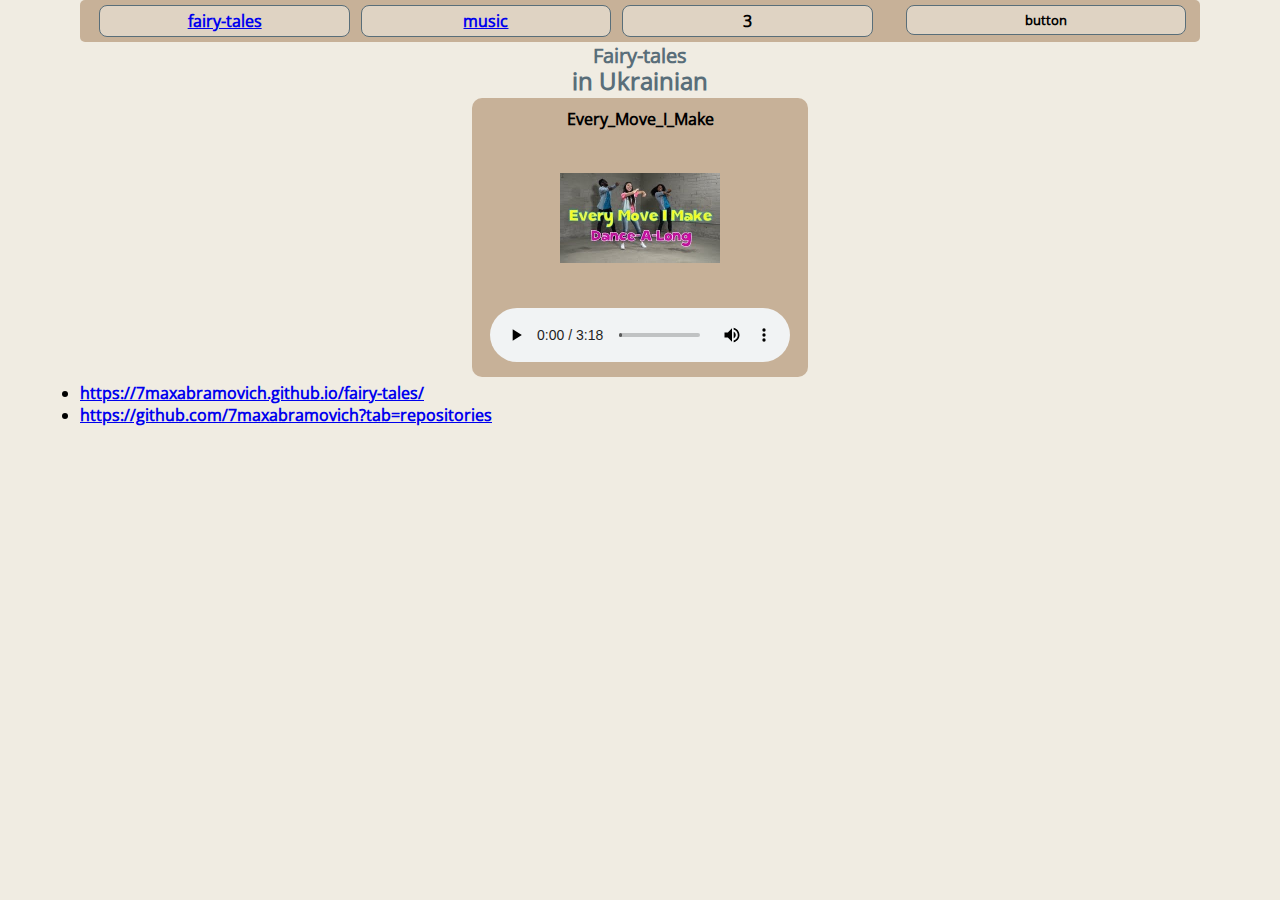
==== music.html @ fb98221b "added styles 2" ====
<!DOCTYPE html>
<html lang="en">
<head>
  <meta charset="utf-8">
  <meta name="viewport" content="width=device-width, initial-scale=1">

  <title>Fairy-tales</title>
  <meta name="description" content="fairy-tales desc">
  <meta name="keywords" content="fairy-tales key">

  <link rel="icon" href="img/favicon.svg" type="image/svg+xml">
  <link rel="stylesheet" type="text/css" href="css/style.css"/>  
</head>

<body class="body">
  <header class="header">
  <nav class="nav">
    <ul class="menu">
      <li><span><a href="index.html">fairy-tales</a></span>
        <ul class="submenu submenu-item-wrap">
          <li><span>1.1</span>
          <ul class="submenu-item">
            <li>1.1.1</li>
          </ul>
          </li>
          <li><span>1.2</span>
          <ul class="submenu-item">
            <li>1.2.1</li>
          </ul>
          </li>
          <li><span>1.3</span>
          <ul class="submenu-item">
            <li>1.3.1</li>
          </ul>
          </li>
          <li><span>1.4</span>
          <ul class="submenu-item">
            <li>1.4.1</li>
          </ul>
          </li>
          <li><span>1.5</span>      
          <ul class="submenu-item">
            <li>1.5.1</li>
          </ul>
          </li>
        </ul>
      </li>
      <li><a href="#">music</a></li>
      <li><span>3</span>
        <article class="submenu">
          <p class="submenu-text">3p</p>
          <ul class="arrow">
            <li>3.1</li>
            <li>3.2</li>
            <li>3.3</li>
          </ul>
        </article>
      </li>
    </ul>
  </nav>
  <div class="login-wrap">
    <input type="button" class="login" value="button">
  </div>
  </header>
  <section class="banner">
  <article class="banner-title">
    <h1 class="h1">Fairy-tales</h1>
    <h2 class="h2">in Ukrainian</h2>
    <!-- <button class="banner-button" type="button">button</button> -->
  </article>
  <article class="banner-img">
  </article>
  </section>

  <div class="audio">
    <div class="tale">
      <p class="tale-title">Every_Move_I_Make</p>
      <img src="img/gal-music/1.jpg" alt="Every_Move_I_Make" class="tale-img">
      <audio controls name="media" class="tale-el"><source src="audio/music/Every_Move_I_Make.mp3" type="audio/mp3"></audio>
    </div>

    <!-- <div class="tale">
      <video controls name="media" class="tale-el"><source src="audio/How_April_to_March_I_went_visiting.mp3" type="audio/mp3"></video>
    </div> -->
  </div>

  <ul>
    <li><a href="https://7maxabramovich.github.io/fairy-tales/" target="_blank">https://7maxabramovich.github.io/fairy-tales/</a></li>
    <li><a href="https://github.com/7maxabramovich?tab=repositories" target="_blank">https://github.com/7maxabramovich?tab=repositories</a></li>
  </ul>
  
  <script src="js/js.js"></script> 

</body>
</html>
---- css/style.css ----
@font-face {
  font-family: OpenSans;
  src: url('../vendor/OpenSans/OpenSans-Regular.ttf'); 
}
p, span, div, body, input, button, ul, li, h1, h2 {
  box-sizing: border-box;
  margin: 0;
  padding: 0;
  font-weight: bold;
  font-family: OpenSans;
}

.body {
  max-width: 1120px;
  margin: auto;
  background-color: #f0ece2;
}
.header {
  display: flex;
  justify-content: space-around;
  flex-wrap: wrap;
  background: #f4f4f4;
  background: #c7b198;
  position: relative;
  border-radius: 5px;
  padding: 5px 0;
}
.nav {
  width: 70%;
}
.menu {
  display: flex;
  justify-content: space-around;
  flex-wrap: wrap;
}
.menu li {
  cursor: pointer;
  list-style: none;
  padding: 4px 20px;
  text-align: left;
}
.menu > li {
  position: relative;
  width: 32%;
  text-align: center;
  min-width: 200px;
  border-radius: 8px;
  border: 1px solid #596e79;
}
.menu * {
  background: #f4f4f4;
  background: #dfd3c3;
}
.menu li:hover {
  box-shadow: 0px 0px 9px 6px #ddd;
  z-index: 1;
}
.submenu {
  display: none;
  position: absolute;
  top: 42px;
  left: 0;
  width: 100%;
}
.menu li:hover .submenu {
  display: block;
}
.submenu-item-wrap li {
  position: relative;
}
.submenu-item-wrap > li::after {
  content: "+";
  position: absolute;
  right: 10px;
}
.submenu-item-wrap > li:hover::after {
  content: "-";
}
.submenu-item {
  display: none;
  position: absolute;
  left: 100%;
  top: 0;
}

.submenu-item-wrap li:hover .submenu-item {
  display: block;
}
.submenu-text {
  padding: 10px 30px 10px 20px;
  cursor: auto;
  text-align: left;
}
.arrow li {
  position: relative;
}
.arrow li::before {
  content: "";
  background: url(../img/arrow.png);
  width: 15px;
  height: 15px;
  display: block;
  position: absolute;
  left: 3px;
  top: 13px;
  filter: opacity(0.5);
}
.login-wrap {
  width: 25%;
  text-align: right;
}
.login {
  cursor: pointer;
  padding: 5px 10px;
  /* margin: 6px; */
  width: 100%;
  background: #dfd3c3;
  border-radius: 8px;
  border: 1px solid #596e79;
}
.banner {
  /* display: flex;
  flex-wrap: wrap;
  align-items: center; */
}
.banner article {
  /* width: 50%; */
  text-align: center;
}
.banner-title {
  text-align: center
}
.h1 {
  font-size: 20px;
  color: #596e79;
}
.h2 {
  line-height: 1;
  color: #596e79;
}
.banner-button {
  padding: 5px 10px;
  cursor: pointer;
  width: 50%;
}  
.img {
  max-width: 100%;
  cursor: pointer;
}  
.audio {
  text-align: center;
}
.tale {
  display: inline-block;
  /* float: left; */
  /* overflow: hidden; */
  width: 30%;
  /* height: 70px; */
  background: #c7b198;
  border-radius: 10px;
  padding: 10px 5px 10px 5px;
  margin: 5px;
  min-width: 315px;
}
.tale-title {
  margin: 0px 0px 8px 0px;
}

.tale-img {
  width: 160px;
  height: 160px;
  margin: 0 0 5px 0px;
  border-radius: 10px;
  object-fit: contain;
}

.tale-el {
  /* margin-top: -90px; */
}

@media (max-width: 576px) {
  .h1 {
    font-size: 24px;
  }
  .h2 {
    line-height: 1.2;
    font-size: 21px;
    margin: 15px 0;
  }
  .submenu-item {
    position: initial
  }
  .submenu-item-wrap > li::after {
    top: 10px;
  }
  .tale-img {
    height: auto;
  }
}

/*modal*/
.modal-close {
  position: fixed;
  top: -8px;
  right: 15px;
}
.visually-hidden {
  width: 0px; 
}
.label {
  cursor: pointer;
}
.bar-wrap {
  width: 30px;
  height: 30px;
}
.bar {
  background-color: #fff;
  border-radius: 4px;
  position: absolute; 
}
.bar1 {
  transform-origin: 5%;
  transform: rotate(45deg);
  height: 3px;
  width: 42px;
}
.bar2 {
  bottom: 0;
  transform: rotate(-45deg);
  height: 3px;
  width: 42px;
  transform-origin: 5%;
}

.modal-window{
  border-radius: 5px;
  padding: 30px 30px;
}
.modal-opened {
  overflow: hidden;
}
.modal-shadow{
  position: fixed;
  border:none;
  width: 100%;
  top: 0;
  bottom: 0;
  right: 0;
  pointer-events: none;
  opacity: 0;
  transition: opacity 0.15s ease;
}
.modal-shadowShow{
  pointer-events: auto;
  opacity: 0.5;
}
.modal {
  position: fixed;
  top: 0;
  bottom: 0;
  right: 0;
  left: 0;
  overflow-y: auto;
  opacity: 1;
  pointer-events: none;
  z-index: 9;
  visibility: hidden;
}
.modal-active{
  pointer-events: auto;
  visibility: visible;
}
.modal-wrap {
  min-height: 100%;
  display: flex;
  align-items: center;
  justify-content: center;
}
.modal-window {
  margin: 50px 0;
  background: #000;
  width: 600px;
  max-width: 100%;
  transform: scale(0.9);
}
.modal-active .modal-window{
  opacity: 0.5;
}
.modal-img {
  margin: auto;
  display: block;
  max-width: 100%;
  width: 50%;
}
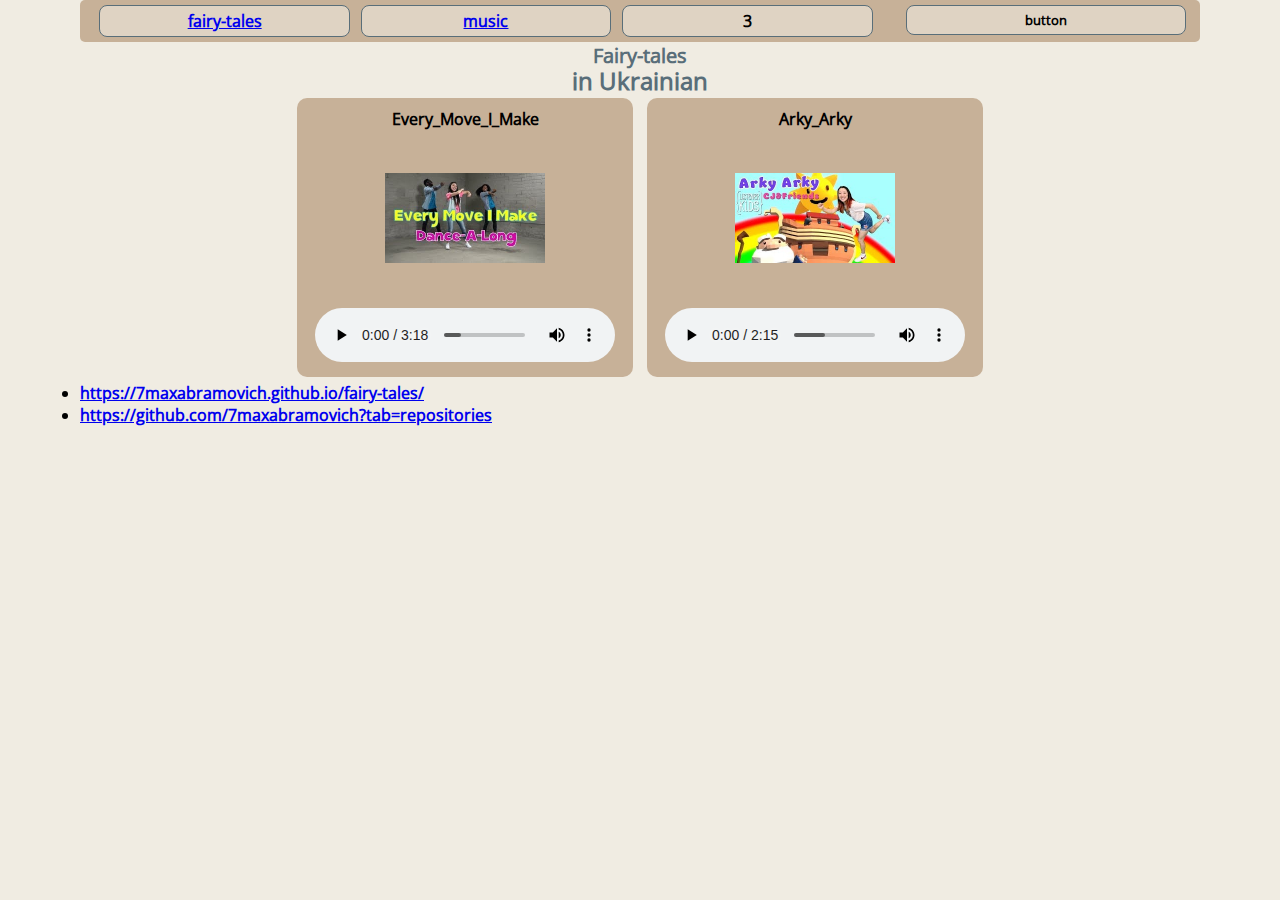
==== commit cc81c8c8: "added music" ====
--- a/music.html
+++ b/music.html
@@ -78,7 +78,12 @@
       <img src="img/gal-music/1.jpg" alt="Every_Move_I_Make" class="tale-img">
       <audio controls name="media" class="tale-el"><source src="audio/music/Every_Move_I_Make.mp3" type="audio/mp3"></audio>
     </div>
-
+    <div class="tale">
+      <p class="tale-title">Arky_Arky</p>
+      <img src="img/gal-music/2.jpg" alt="Arky_Arky" class="tale-img">
+      <audio controls name="media" class="tale-el"><source src="audio/music/Arky_Arky.mp3" type="audio/mp3"></audio>
+    </div>
+    
     <!-- <div class="tale">
       <video controls name="media" class="tale-el"><source src="audio/How_April_to_March_I_went_visiting.mp3" type="audio/mp3"></video>
     </div> -->
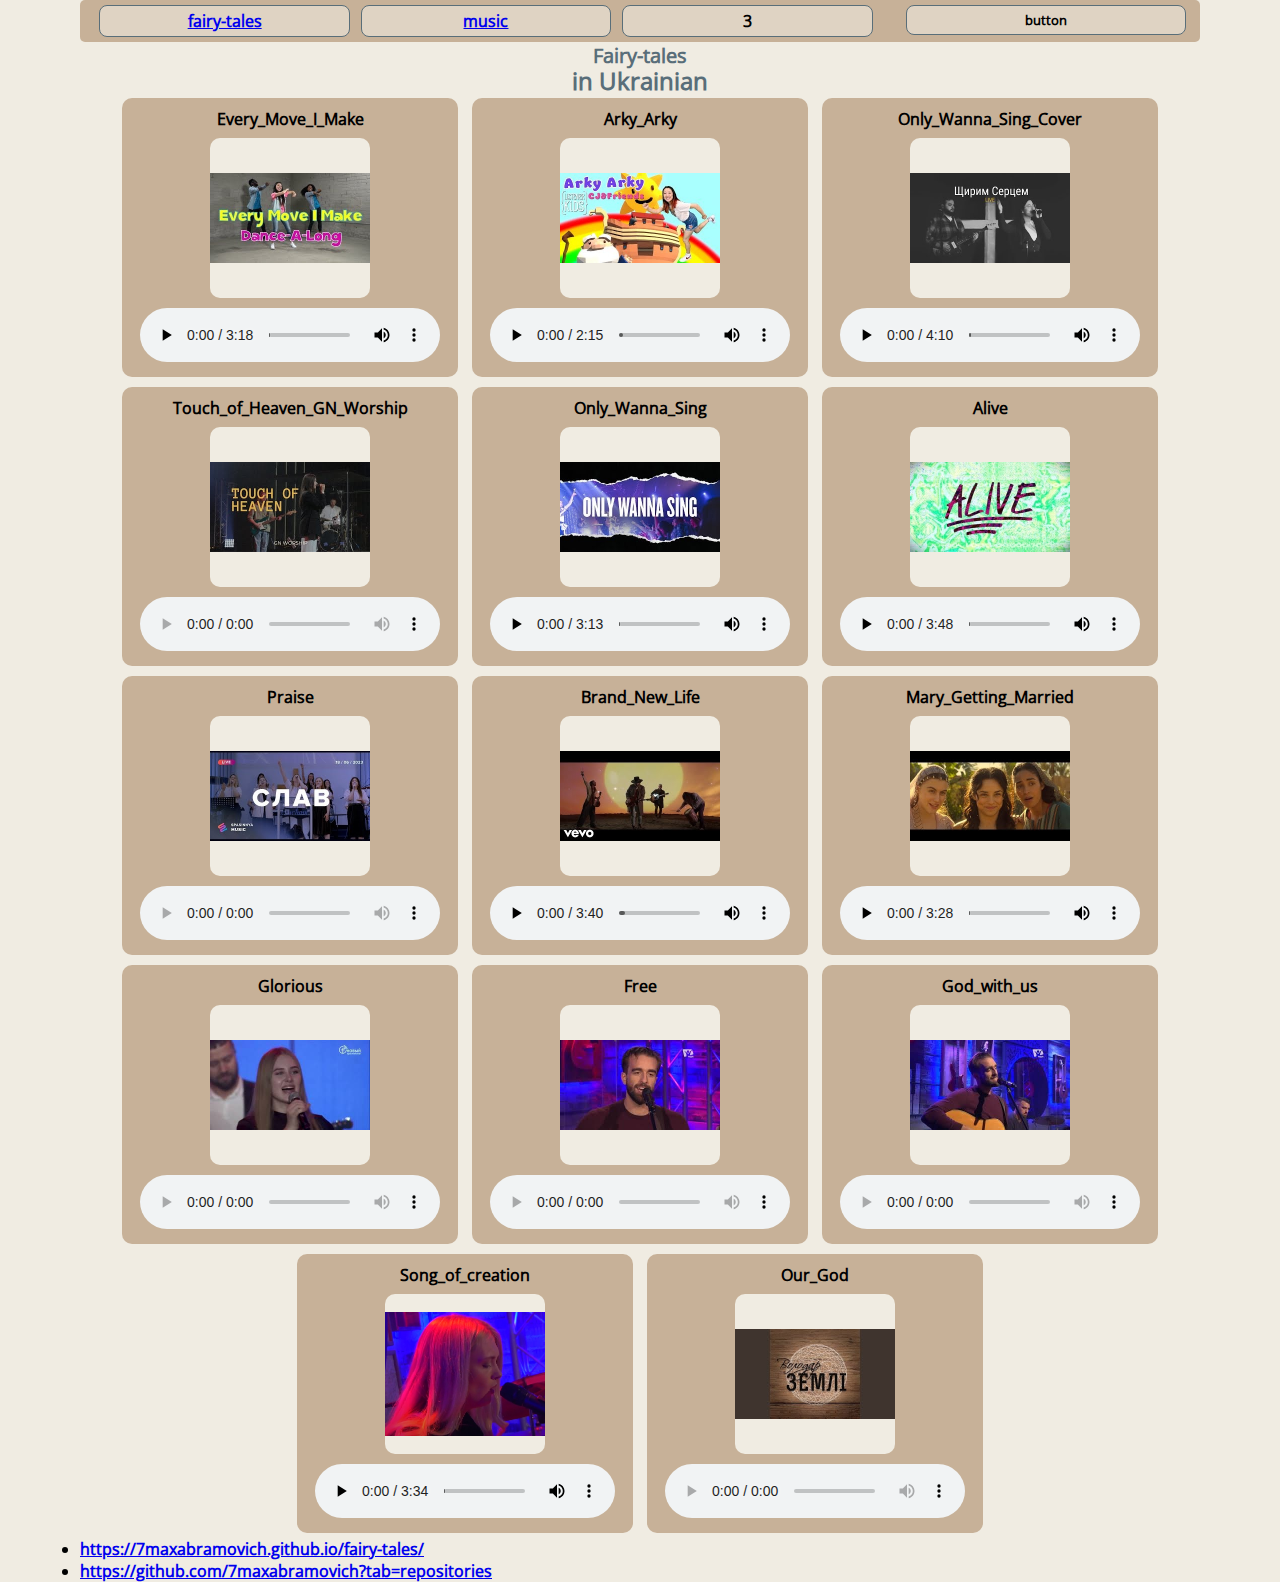
==== commit 03e2f738: "added style and music" ====
--- a/music.html
+++ b/music.html
@@ -66,7 +66,6 @@
   <article class="banner-title">
     <h1 class="h1">Fairy-tales</h1>
     <h2 class="h2">in Ukrainian</h2>
-    <!-- <button class="banner-button" type="button">button</button> -->
   </article>
   <article class="banner-img">
   </article>
@@ -83,10 +82,66 @@
       <img src="img/gal-music/2.jpg" alt="Arky_Arky" class="tale-img">
       <audio controls name="media" class="tale-el"><source src="audio/music/Arky_Arky.mp3" type="audio/mp3"></audio>
     </div>
-    
-    <!-- <div class="tale">
-      <video controls name="media" class="tale-el"><source src="audio/How_April_to_March_I_went_visiting.mp3" type="audio/mp3"></video>
-    </div> -->
+    <div class="tale">
+      <p class="tale-title">Only_Wanna_Sing_Cover</p>
+      <img src="img/gal-music/3.jpg" alt="Only_Wanna_Sing_Cover" class="tale-img">
+      <audio controls name="media" class="tale-el"><source src="audio/music/Only_Wanna_Sing_Cover.mp3" type="audio/mp3"></audio>
+    </div>
+    <div class="tale">
+      <p class="tale-title">Touch_of_Heaven_GN_Worship</p>
+      <img src="img/gal-music/4.jpg" alt="Touch_of_Heaven_GN_Worship" class="tale-img">
+      <audio controls name="media" class="tale-el"><source src="audio/music/Touch_of_Heaven_GN_Worship.mp3" type="audio/mp3"></audio>
+    </div>
+    <div class="tale">
+      <p class="tale-title">Only_Wanna_Sing</p>
+      <img src="img/gal-music/5.jpg" alt="Only_Wanna_Sing" class="tale-img">
+      <audio controls name="media" class="tale-el"><source src="audio/music/Only_Wanna_Sing.mp3" type="audio/mp3"></audio>
+    </div>
+    <div class="tale">
+      <p class="tale-title">Alive</p>
+      <img src="img/gal-music/6.jpg" alt="Alive" class="tale-img">
+      <audio controls name="media" class="tale-el"><source src="audio/music/Alive.mp3" type="audio/mp3"></audio>
+    </div>
+    <div class="tale">
+      <p class="tale-title">Praise</p>
+      <img src="img/gal-music/7.jpg" alt="Praise" class="tale-img">
+      <audio controls name="media" class="tale-el"><source src="audio/music/Praise.mp3" type="audio/mp3"></audio>
+    </div>
+    <div class="tale">
+      <p class="tale-title">Brand_New_Life</p>
+      <img src="img/gal-music/8.jpg" alt="Brand_New_Life" class="tale-img">
+      <audio controls name="media" class="tale-el"><source src="audio/music/Brand_New_Life.mp3" type="audio/mp3"></audio>
+    </div>
+    <div class="tale">
+      <p class="tale-title">Mary_Getting_Married</p>
+      <img src="img/gal-music/9.jpg" alt="Mary_Getting_Married" class="tale-img">
+      <audio controls name="media" class="tale-el"><source src="audio/music/Mary_Getting_Married.mp3" type="audio/mp3"></audio>
+    </div>
+    <div class="tale">
+      <p class="tale-title">Glorious</p>
+      <img src="img/gal-music/10.jpg" alt="Glorious" class="tale-img">
+      <audio controls name="media" class="tale-el"><source src="audio/music/Glorious.mp3" type="audio/mp3"></audio>
+    </div>
+    <div class="tale">
+      <p class="tale-title">Free</p>
+      <img src="img/gal-music/11.jpg" alt="Free" class="tale-img">
+      <audio controls name="media" class="tale-el"><source src="audio/music/Free.mp3" type="audio/mp3"></audio>
+    </div>
+    <div class="tale">
+      <p class="tale-title">God_with_us</p>
+      <img src="img/gal-music/12.jpg" alt="God_with_us" class="tale-img">
+      <audio controls name="media" class="tale-el"><source src="audio/music/God_with_us.mp3" type="audio/mp3"></audio>
+    </div>
+    <div class="tale">
+      <p class="tale-title">Song_of_creation</p>
+      <img src="img/gal-music/13.jpg" alt="Song_of_creation" class="tale-img">
+      <audio controls name="media" class="tale-el"><source src="audio/music/Song_of_creation.mp3" type="audio/mp3"></audio>
+    </div>
+    <div class="tale">
+      <p class="tale-title">Our_God</p>
+      <img src="img/gal-music/14.jpg" alt="Our_God" class="tale-img">
+      <audio controls name="media" class="tale-el"><source src="audio/music/Our_God.mp3" type="audio/mp3"></audio>
+    </div>
   </div>
 
   <ul>
--- a/css/style.css
+++ b/css/style.css
@@ -58,7 +58,7 @@
 .submenu {
   display: none;
   position: absolute;
-  top: 42px;
+  top: 30px;
   left: 0;
   width: 100%;
 }
@@ -172,6 +172,7 @@
   margin: 0 0 5px 0px;
   border-radius: 10px;
   object-fit: contain;
+  background: #f0ece2;
 }
 
 .tale-el {
@@ -195,6 +196,7 @@
   }
   .tale-img {
     height: auto;
+    max-height: 160px;
   }
 }
 
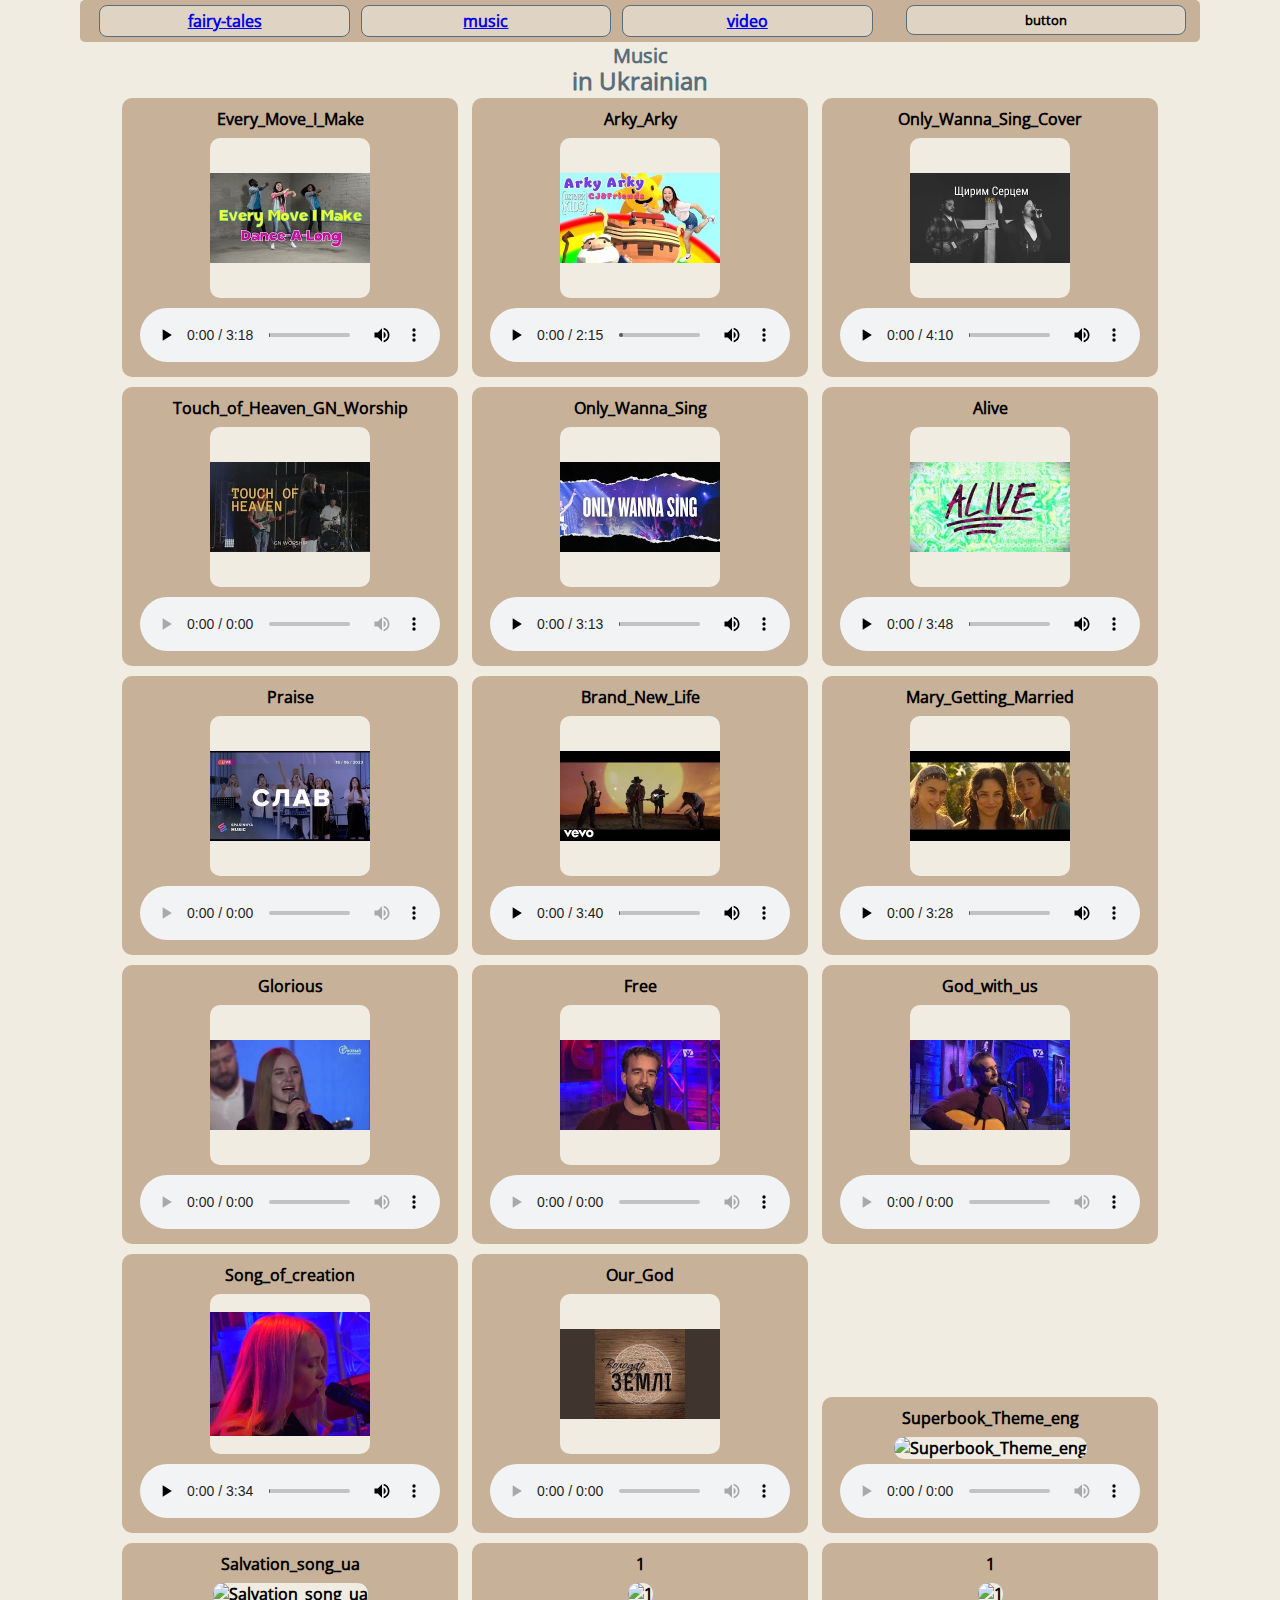
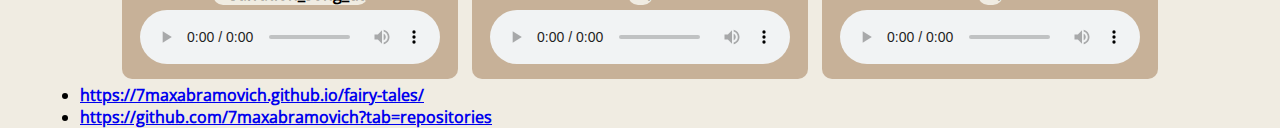
==== commit 1c433545: "added style and video" ====
--- a/music.html
+++ b/music.html
@@ -4,9 +4,9 @@
   <meta charset="utf-8">
   <meta name="viewport" content="width=device-width, initial-scale=1">
 
-  <title>Fairy-tales</title>
-  <meta name="description" content="fairy-tales desc">
-  <meta name="keywords" content="fairy-tales key">
+  <title>Music</title>
+  <meta name="description" content="Music desc">
+  <meta name="keywords" content="Music key">
 
   <link rel="icon" href="img/favicon.svg" type="image/svg+xml">
   <link rel="stylesheet" type="text/css" href="css/style.css"/>  
@@ -46,7 +46,7 @@
         </ul>
       </li>
       <li><a href="#">music</a></li>
-      <li><span>3</span>
+      <li><a href="video.html">video</a>
         <article class="submenu">
           <p class="submenu-text">3p</p>
           <ul class="arrow">
@@ -64,7 +64,7 @@
   </header>
   <section class="banner">
   <article class="banner-title">
-    <h1 class="h1">Fairy-tales</h1>
+    <h1 class="h1">Music</h1>
     <h2 class="h2">in Ukrainian</h2>
   </article>
   <article class="banner-img">
@@ -142,6 +142,26 @@
       <img src="img/gal-music/14.jpg" alt="Our_God" class="tale-img">
       <audio controls name="media" class="tale-el"><source src="audio/music/Our_God.mp3" type="audio/mp3"></audio>
     </div>
+    <div class="tale">
+      <p class="tale-title">Superbook_Theme_eng</p>
+      <img src="img/gal-music/15.jpg" alt="Superbook_Theme_eng" class="tale-img">
+      <audio controls name="media" class="tale-el"><source src="audio/music/Superbook_Theme_eng.mp3" type="audio/mp3"></audio>
+    </div>
+    <div class="tale">
+      <p class="tale-title">Salvation_song_ua</p>
+      <img src="img/gal-music/16.jpg" alt="Salvation_song_ua" class="tale-img">
+      <audio controls name="media" class="tale-el"><source src="audio/music/Salvation_song_ua.mp3" type="audio/mp3"></audio>
+    </div>
+    <div class="tale">
+      <p class="tale-title">1</p>
+      <img src="img/gal-music/15.jpg" alt="1" class="tale-img">
+      <audio controls name="media" class="tale-el"><source src="audio/music/1.mp3" type="audio/mp3"></audio>
+    </div>
+    <div class="tale">
+      <p class="tale-title">1</p>
+      <img src="img/gal-music/15.jpg" alt="1" class="tale-img">
+      <audio controls name="media" class="tale-el"><source src="audio/music/1.mp3" type="audio/mp3"></audio>
+    </div>
   </div>
 
   <ul>
--- a/css/style.css
+++ b/css/style.css
@@ -179,6 +179,12 @@
   /* margin-top: -90px; */
 }
 
+.video-el {
+  width: 300px;
+  height: 170px;
+  object-fit: cover;
+}
+
 @media (max-width: 576px) {
   .h1 {
     font-size: 24px;
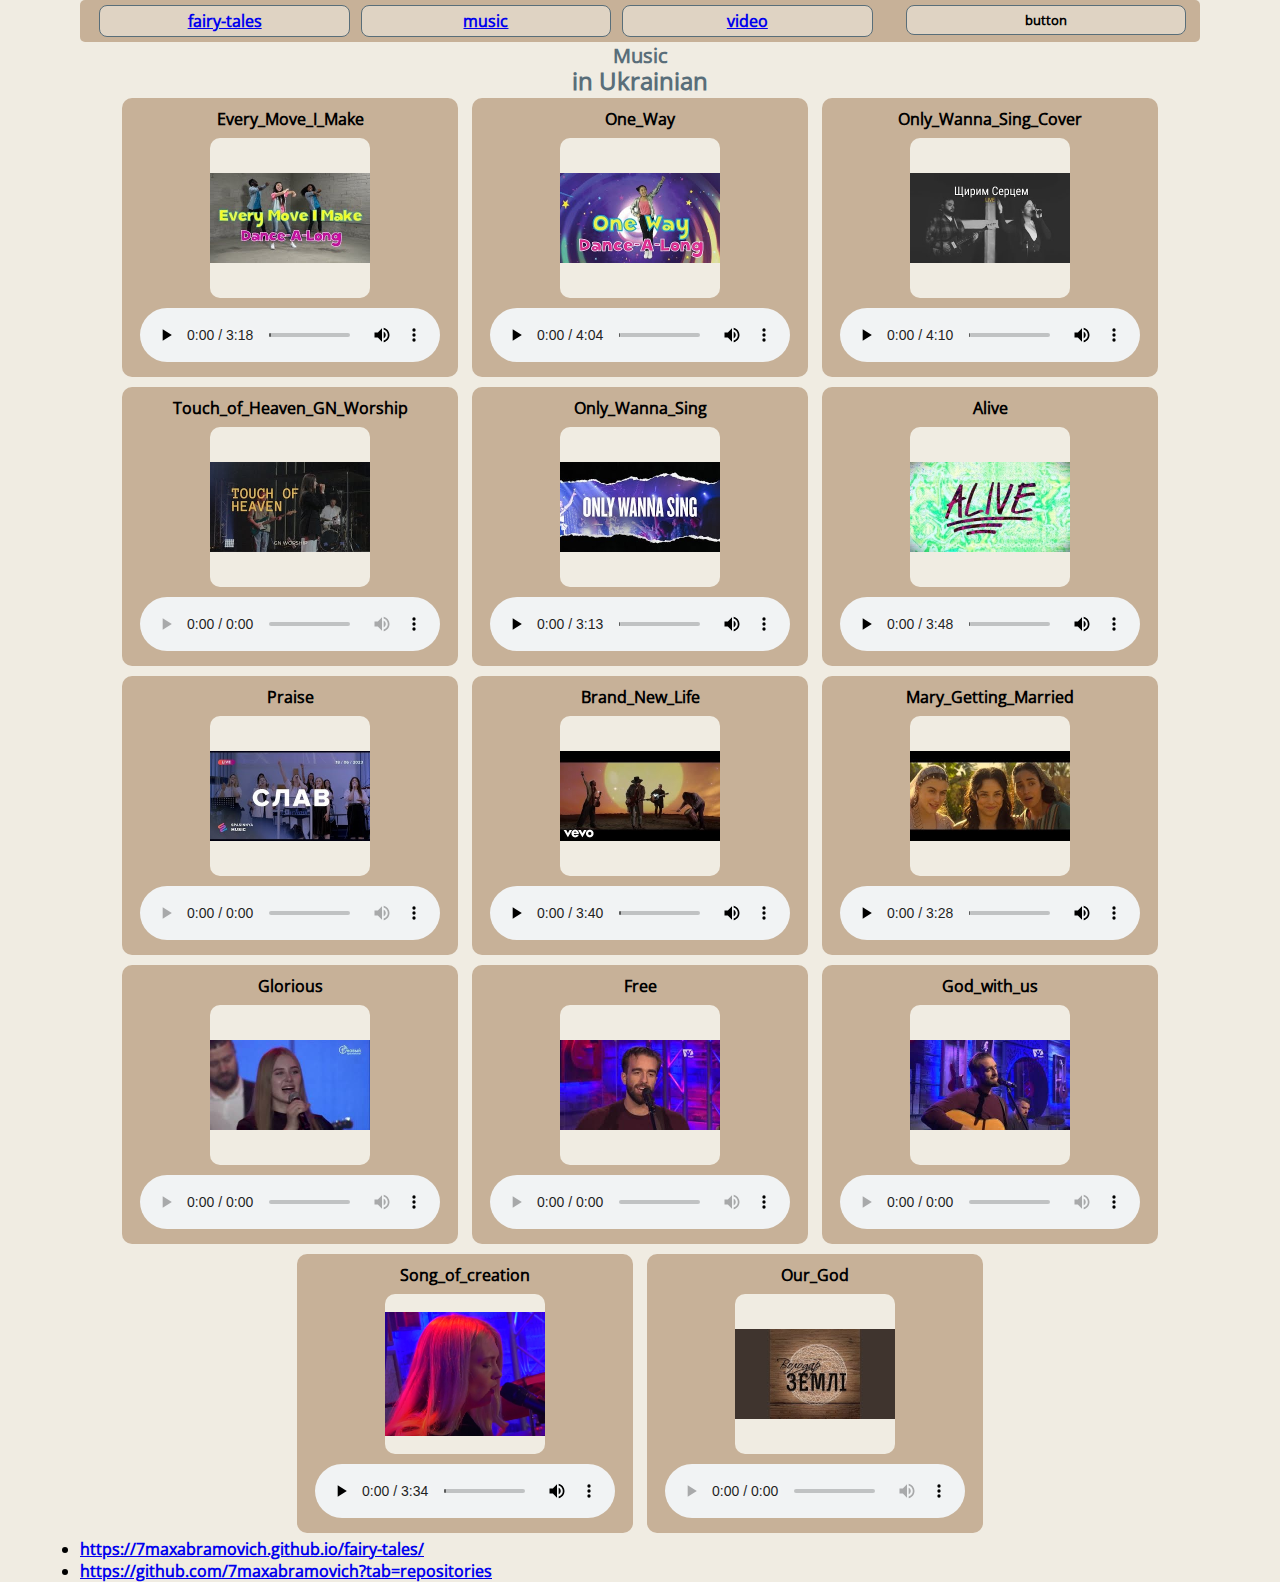
==== commit 49a8f08a: "added new video" ====
--- a/music.html
+++ b/music.html
@@ -78,9 +78,9 @@
       <audio controls name="media" class="tale-el"><source src="audio/music/Every_Move_I_Make.mp3" type="audio/mp3"></audio>
     </div>
     <div class="tale">
-      <p class="tale-title">Arky_Arky</p>
-      <img src="img/gal-music/2.jpg" alt="Arky_Arky" class="tale-img">
-      <audio controls name="media" class="tale-el"><source src="audio/music/Arky_Arky.mp3" type="audio/mp3"></audio>
+      <p class="tale-title">One_Way</p>
+      <img src="img/gal-music/2.jpg" alt="One_Way" class="tale-img">
+      <audio controls name="media" class="tale-el"><source src="audio/music/One_Way.mp3" type="audio/mp3"></audio>
     </div>
     <div class="tale">
       <p class="tale-title">Only_Wanna_Sing_Cover</p>
@@ -142,26 +142,6 @@
       <img src="img/gal-music/14.jpg" alt="Our_God" class="tale-img">
       <audio controls name="media" class="tale-el"><source src="audio/music/Our_God.mp3" type="audio/mp3"></audio>
     </div>
-    <div class="tale">
-      <p class="tale-title">Superbook_Theme_eng</p>
-      <img src="img/gal-music/15.jpg" alt="Superbook_Theme_eng" class="tale-img">
-      <audio controls name="media" class="tale-el"><source src="audio/music/Superbook_Theme_eng.mp3" type="audio/mp3"></audio>
-    </div>
-    <div class="tale">
-      <p class="tale-title">Salvation_song_ua</p>
-      <img src="img/gal-music/16.jpg" alt="Salvation_song_ua" class="tale-img">
-      <audio controls name="media" class="tale-el"><source src="audio/music/Salvation_song_ua.mp3" type="audio/mp3"></audio>
-    </div>
-    <div class="tale">
-      <p class="tale-title">1</p>
-      <img src="img/gal-music/15.jpg" alt="1" class="tale-img">
-      <audio controls name="media" class="tale-el"><source src="audio/music/1.mp3" type="audio/mp3"></audio>
-    </div>
-    <div class="tale">
-      <p class="tale-title">1</p>
-      <img src="img/gal-music/15.jpg" alt="1" class="tale-img">
-      <audio controls name="media" class="tale-el"><source src="audio/music/1.mp3" type="audio/mp3"></audio>
-    </div>
   </div>
 
   <ul>
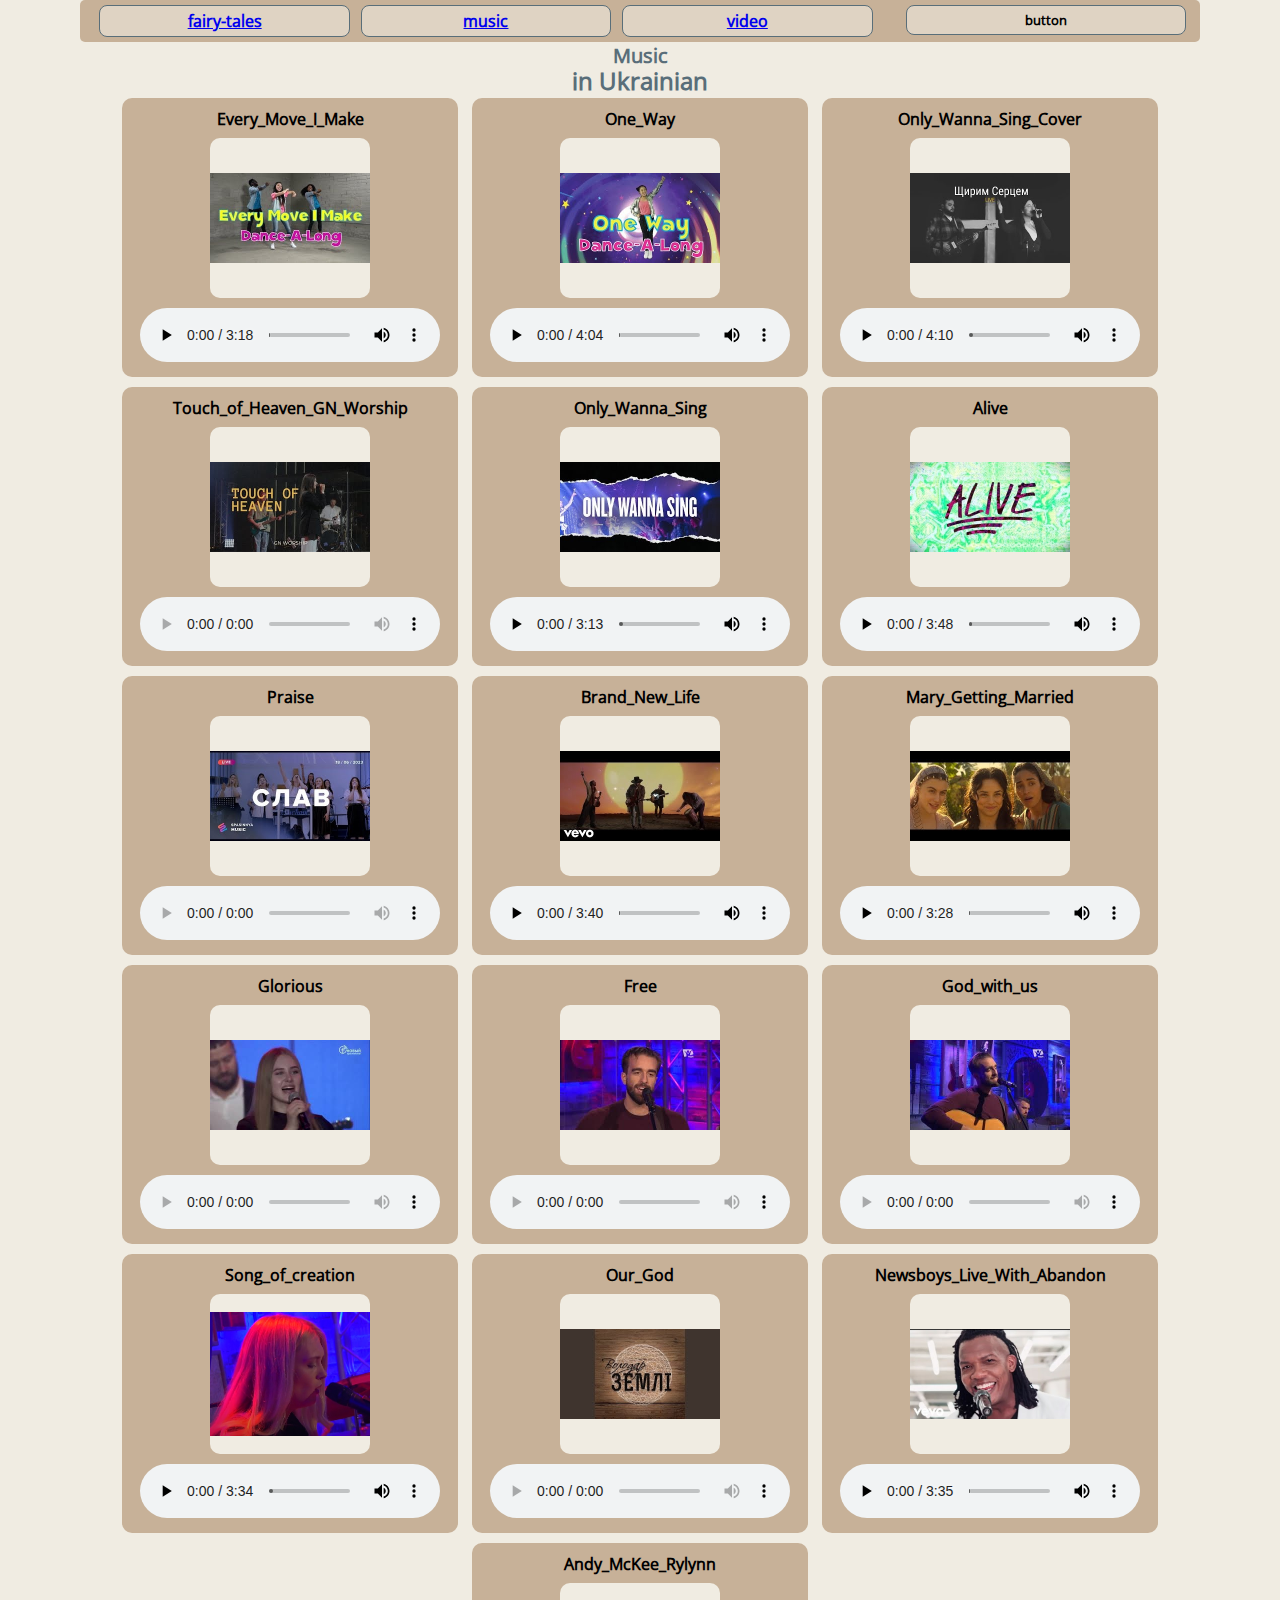
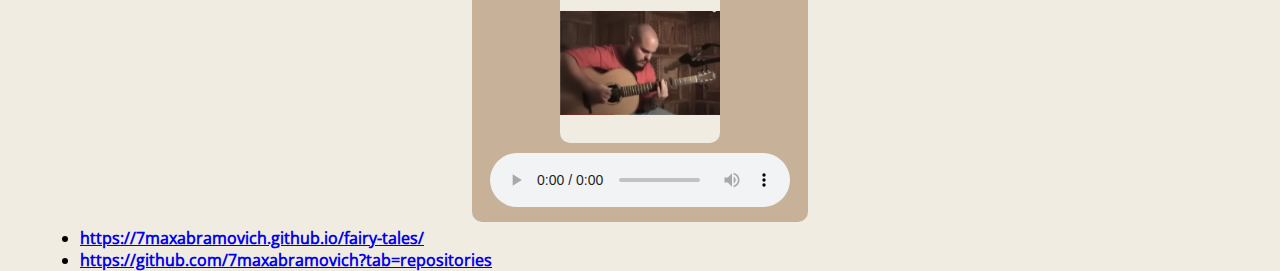
==== commit e1eaffe9: "added new audio" ====
--- a/music.html
+++ b/music.html
@@ -142,6 +142,16 @@
       <img src="img/gal-music/14.jpg" alt="Our_God" class="tale-img">
       <audio controls name="media" class="tale-el"><source src="audio/music/Our_God.mp3" type="audio/mp3"></audio>
     </div>
+    <div class="tale">
+      <p class="tale-title">Newsboys_Live_With_Abandon</p>
+      <img src="img/gal-music/15.jpg" alt="Newsboys_Live_With_Abandon" class="tale-img">
+      <audio controls name="media" class="tale-el"><source src="audio/music/Newsboys_Live_With_Abandon.mp3" type="audio/mp3"></audio>
+    </div>
+    <div class="tale">
+      <p class="tale-title">Andy_McKee_Rylynn</p>
+      <img src="img/gal-music/16.jpg" alt="Andy_McKee_Rylynn" class="tale-img">
+      <audio controls name="media" class="tale-el"><source src="audio/music/Andy_McKee_Rylynn.mp3" type="audio/mp3"></audio>
+    </div>
   </div>
 
   <ul>
